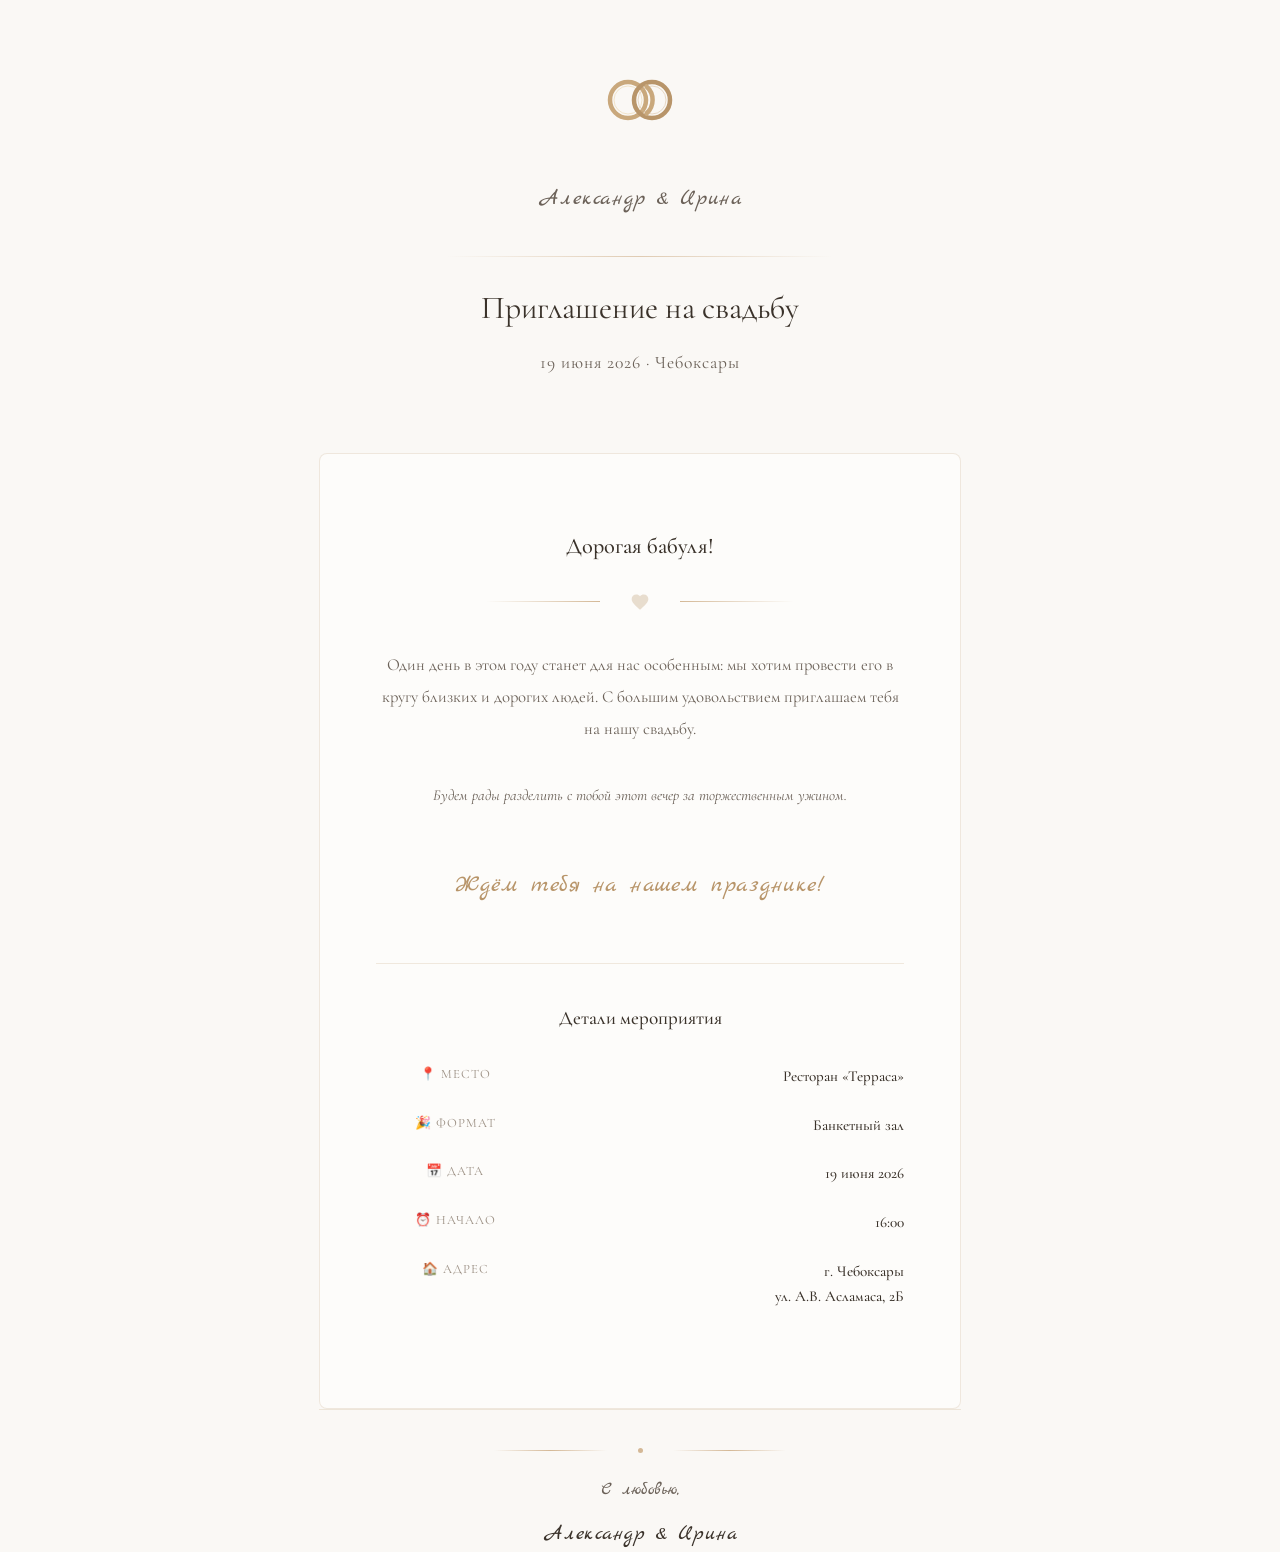
==== invitation-print-babula.html @ d1058eec "Add printable wedding invitations for family" ====
<!DOCTYPE html>
<html lang="ru">
<head>
  <meta charset="UTF-8">
  <meta name="viewport" content="width=device-width, initial-scale=1.0">
  <meta name="description" content="Свадебное приглашение для печати — Александр и Ирина, 19 июня 2026">
  <title>Приглашение на свадьбу — Александр & Ирина</title>
  <link rel="icon" href="data:image/svg+xml,<svg xmlns='http://www.w3.org/2000/svg' viewBox='0 0 100 100'><text y='.9em' font-size='90'>💍</text></svg>">
  <style>
    @import url('https://fonts.googleapis.com/css2?family=Cormorant+Garamond:ital,wght@0,300;0,400;0,500;0,600;0,700;1,300;1,400;1,500&family=Marck+Script&display=swap');

    /* ===== PRINT STYLES ===== */
    * {
      margin: 0;
      padding: 0;
      box-sizing: border-box;
    }

    :root {
      --color-bg: #faf8f5;
      --color-text: #3a322a;
      --color-text-muted: #6b6158;
      --color-text-light: #9a8e82;
      --color-gold: #b8956a;
      --color-gold-light: #d4b896;
      --font-main: 'Cormorant Garamond', 'Georgia', serif;
      --font-script: 'Marck Script', cursive;
    }

    html {
      font-size: 16px;
      -webkit-font-smoothing: antialiased;
      -moz-osx-font-smoothing: grayscale;
    }

    body {
      font-family: var(--font-main);
      background-color: var(--color-bg);
      color: var(--color-text);
      line-height: 1.7;
      padding: 0;
      margin: 0;
    }

    /* ===== A4 PAGE SIZE ===== */
    @page {
      size: A4;
      margin: 0;
      padding: 0;
    }

    .page {
      width: 21cm;
      height: 29.7cm;
      margin: 0 auto;
      padding: 2cm;
      background: var(--color-bg);
      display: flex;
      flex-direction: column;
      justify-content: space-between;
      page-break-after: always;
      box-sizing: border-box;
    }

    .page-header {
      text-align: center;
      margin-bottom: 2cm;
    }

    .rings-svg {
      width: 80px;
      height: 48px;
      margin: 0 auto 1.5cm;
      display: block;
    }

    .page-names {
      font-family: var(--font-script);
      font-size: 1.4rem;
      color: var(--color-text-muted);
      margin-bottom: 1cm;
      letter-spacing: 0.5px;
    }

    .page-line {
      height: 1px;
      background: linear-gradient(to right, transparent, var(--color-gold-light), transparent);
      margin: 0.8cm auto 0.8cm;
      width: 60%;
      opacity: 0.7;
    }

    .page-title {
      font-family: var(--font-main);
      font-size: 2rem;
      font-weight: 400;
      color: var(--color-text);
      margin-bottom: 0.5cm;
      line-height: 1.3;
    }

    .page-subtitle {
      font-family: var(--font-main);
      font-size: 1.1rem;
      color: var(--color-text-muted);
      letter-spacing: 1px;
    }

    .page-content {
      flex: 1;
      display: flex;
      flex-direction: column;
      justify-content: center;
    }

    .invitation-card {
      background: rgba(255, 255, 255, 0.5);
      border: 1px solid rgba(184, 149, 106, 0.2);
      border-radius: 8px;
      padding: 2cm 1.5cm;
      text-align: center;
    }

    .greeting {
      font-family: var(--font-main);
      font-size: 1.4rem;
      font-weight: 500;
      color: var(--color-text);
      margin-bottom: 0.8cm;
      line-height: 1.4;
    }

    .invitation-divider {
      display: flex;
      align-items: center;
      justify-content: center;
      gap: 0.8cm;
      margin-bottom: 1cm;
    }

    .invitation-divider span {
      width: 3cm;
      height: 1px;
      background: linear-gradient(to right, transparent, var(--color-gold-light));
    }

    .invitation-divider span:last-child {
      background: linear-gradient(to left, transparent, var(--color-gold-light));
    }

    .heart-icon {
      width: 1rem;
      height: 1rem;
      opacity: 0.3;
    }

    .invitation-text {
      font-family: var(--font-main);
      font-size: 1.05rem;
      font-weight: 400;
      line-height: 1.9;
      color: var(--color-text-muted);
      margin-bottom: 1cm;
    }

    .invitation-secondary {
      font-family: var(--font-main);
      font-size: 0.95rem;
      color: var(--color-text-muted);
      margin-bottom: 1.5cm;
      font-style: italic;
    }

    .invitation-script {
      font-family: var(--font-script);
      font-size: 1.5rem;
      color: var(--color-gold);
      margin-bottom: 1cm;
      letter-spacing: 0.5px;
    }

    .details-section {
      margin-top: 1.5cm;
      padding-top: 1cm;
      border-top: 1px solid rgba(184, 149, 106, 0.2);
    }

    .details-title {
      font-family: var(--font-main);
      font-size: 1.2rem;
      font-weight: 500;
      color: var(--color-text);
      margin-bottom: 0.8cm;
      text-align: center;
    }

    .detail-row {
      display: flex;
      justify-content: space-between;
      align-items: flex-start;
      margin-bottom: 0.6cm;
      font-size: 0.95rem;
    }

    .detail-label {
      font-family: var(--font-main);
      font-size: 0.8rem;
      letter-spacing: 1px;
      text-transform: uppercase;
      color: var(--color-text-light);
      flex: 0 0 30%;
    }

    .detail-value {
      font-family: var(--font-main);
      font-size: 0.95rem;
      font-weight: 500;
      color: var(--color-text);
      text-align: right;
      flex: 1;
    }

    .page-footer {
      text-align: center;
      padding-top: 1cm;
      border-top: 1px solid rgba(184, 149, 106, 0.2);
    }

    .footer-ornament {
      display: flex;
      align-items: center;
      justify-content: center;
      gap: 0.8cm;
      margin-bottom: 0.6cm;
    }

    .ornament-line {
      width: 3cm;
      height: 1px;
      background: linear-gradient(to right, transparent, var(--color-gold-light), transparent);
    }

    .ornament-dot {
      width: 5px;
      height: 5px;
      border-radius: 50%;
      background: var(--color-gold-light);
    }

    .footer-signature {
      font-family: var(--font-script);
      font-size: 1.1rem;
      color: var(--color-text-muted);
      margin-bottom: 0.3cm;
    }

    .footer-names {
      font-family: var(--font-script);
      font-size: 1.3rem;
      color: var(--color-text);
      letter-spacing: 0.5px;
    }

    /* ===== PRINT-SPECIFIC ===== */
    @media print {
      body {
        margin: 0;
        padding: 0;
      }

      .page {
        page-break-after: always;
        margin: 0;
        box-shadow: none;
      }
    }

    /* ===== RESPONSIVE FOR SCREEN VIEW ===== */
    @media (max-width: 1024px) {
      .page {
        width: 100%;
        max-width: 21cm;
        height: auto;
        margin: 1rem auto;
        padding: 1.5cm;
        box-shadow: 0 2px 8px rgba(0, 0, 0, 0.1);
      }
    }
  </style>
</head>
<body>
  <div class="page">
    <!-- Header with rings and names -->
    <div class="page-header">
      <svg class="rings-svg" viewBox="0 0 80 48" fill="none" xmlns="http://www.w3.org/2000/svg">
        <!-- Left ring -->
        <circle cx="28" cy="24" r="18" stroke="#c9a87c" stroke-width="4.5" fill="none" />
        <circle cx="28" cy="24" r="14" stroke="#e8cfa0" stroke-width="1" fill="none" opacity="0.5" />
        <!-- Right ring (overlaps) -->
        <circle cx="52" cy="24" r="18" stroke="#b8956a" stroke-width="4.5" fill="none" />
        <circle cx="52" cy="24" r="14" stroke="#d4b896" stroke-width="1" fill="none" opacity="0.5" />
        <!-- Overlap mask: redraw left ring arc in front -->
        <path d="M 46.5 10.5 A 18 18 0 0 1 46.5 37.5" stroke="#c9a87c" stroke-width="4.5" fill="none" stroke-linecap="round" />
      </svg>

      <div class="page-names">Александр &amp; Ирина</div>
      <div class="page-line"></div>
      <p class="page-title">Приглашение на свадьбу</p>
      <p class="page-subtitle">19 июня 2026 · Чебоксары</p>
    </div>

    <!-- Main content -->
    <div class="page-content">
      <div class="invitation-card">
        <h2 class="greeting">Дорогая бабуля!</h2>

        <div class="invitation-divider">
          <span></span>
          <svg width="20" height="20" viewBox="0 0 24 24" fill="none">
            <path d="M12 21.35l-1.45-1.32C5.4 15.36 2 12.28 2 8.5 2 5.42 4.42 3 7.5 3c1.74 0 3.41.81 4.5 2.09C13.09 3.81 14.76 3 16.5 3 19.58 3 22 5.42 22 8.5c0 3.78-3.4 6.86-8.55 11.54L12 21.35z" fill="#b8956a" opacity="0.3" />
          </svg>
          <span></span>
        </div>

        <p class="invitation-text">
          Один день в этом году станет для нас особенным: мы хотим провести его в кругу близких и дорогих людей. С большим удовольствием приглашаем тебя на нашу свадьбу.
        </p>

        <p class="invitation-secondary">
          Будем рады разделить с тобой этот вечер за торжественным ужином.
        </p>

        <p class="invitation-script">Ждём тебя на нашем празднике!</p>

        <!-- Event Details -->
        <div class="details-section">
          <h3 class="details-title">Детали мероприятия</h3>

          <div class="detail-row">
            <span class="detail-label">📍 Место</span>
            <span class="detail-value">Ресторан «Терраса»</span>
          </div>

          <div class="detail-row">
            <span class="detail-label">🎉 Формат</span>
            <span class="detail-value">Банкетный зал</span>
          </div>

          <div class="detail-row">
            <span class="detail-label">📅 Дата</span>
            <span class="detail-value">19 июня 2026</span>
          </div>

          <div class="detail-row">
            <span class="detail-label">⏰ Начало</span>
            <span class="detail-value">16:00</span>
          </div>

          <div class="detail-row">
            <span class="detail-label">🏠 Адрес</span>
            <span class="detail-value">г. Чебоксары<br>ул. А.В. Асламаса, 2Б</span>
          </div>
        </div>
      </div>
    </div>

    <!-- Footer -->
    <div class="page-footer">
      <div class="footer-ornament">
        <div class="ornament-line"></div>
        <div class="ornament-dot"></div>
        <div class="ornament-line"></div>
      </div>
      <p class="footer-signature">С любовью,</p>
      <p class="footer-names">Александр & Ирина</p>
    </div>
  </div>
</body>
</html>
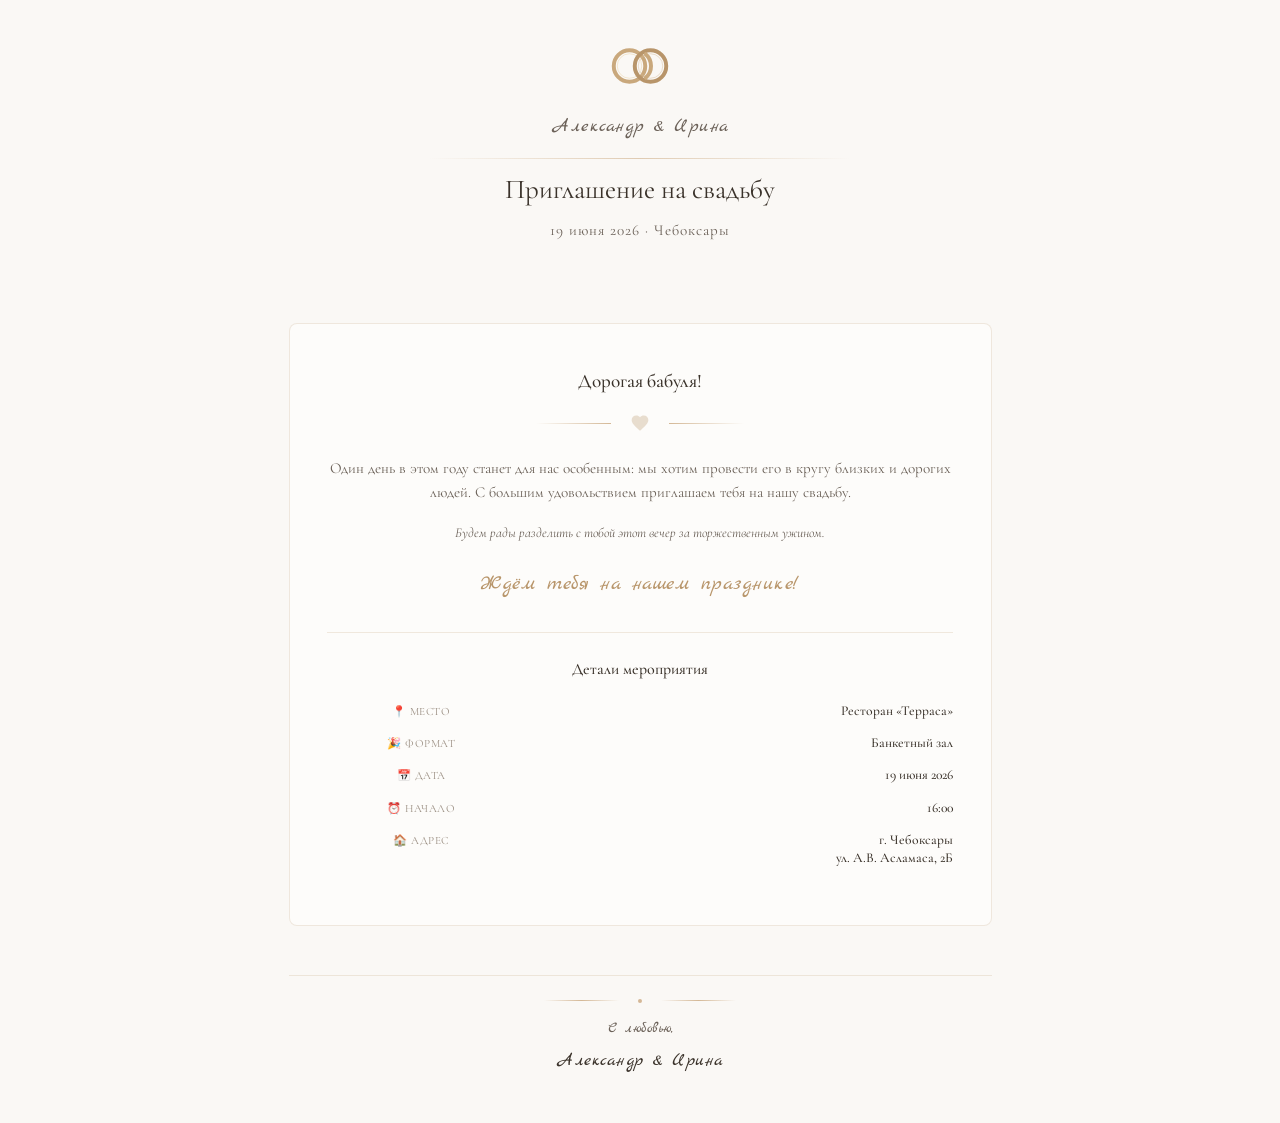
==== commit 072c58d3: "Optimize print invitations for single-page A4 format Reduced paddings, margins, and font sizes acros" ====
--- a/invitation-print-babula.html
+++ b/invitation-print-babula.html
@@ -53,7 +53,7 @@
       width: 21cm;
       height: 29.7cm;
       margin: 0 auto;
-      padding: 2cm;
+      padding: 1.2cm;
       background: var(--color-bg);
       display: flex;
       flex-direction: column;
@@ -64,44 +64,44 @@
 
     .page-header {
       text-align: center;
-      margin-bottom: 2cm;
+      margin-bottom: 0.8cm;
     }
 
     .rings-svg {
-      width: 80px;
-      height: 48px;
-      margin: 0 auto 1.5cm;
+      width: 70px;
+      height: 42px;
+      margin: 0 auto 0.6cm;
       display: block;
     }
 
     .page-names {
       font-family: var(--font-script);
-      font-size: 1.4rem;
-      color: var(--color-text-muted);
-      margin-bottom: 1cm;
+      font-size: 1.2rem;
+      color: var(--color-text-muted);
+      margin-bottom: 0.4cm;
       letter-spacing: 0.5px;
     }
 
     .page-line {
       height: 1px;
       background: linear-gradient(to right, transparent, var(--color-gold-light), transparent);
-      margin: 0.8cm auto 0.8cm;
+      margin: 0.4cm auto 0.4cm;
       width: 60%;
       opacity: 0.7;
     }
 
     .page-title {
       font-family: var(--font-main);
-      font-size: 2rem;
+      font-size: 1.7rem;
       font-weight: 400;
       color: var(--color-text);
-      margin-bottom: 0.5cm;
-      line-height: 1.3;
+      margin-bottom: 0.3cm;
+      line-height: 1.2;
     }
 
     .page-subtitle {
       font-family: var(--font-main);
-      font-size: 1.1rem;
+      font-size: 0.95rem;
       color: var(--color-text-muted);
       letter-spacing: 1px;
     }
@@ -117,29 +117,29 @@
       background: rgba(255, 255, 255, 0.5);
       border: 1px solid rgba(184, 149, 106, 0.2);
       border-radius: 8px;
-      padding: 2cm 1.5cm;
+      padding: 1.2cm 1cm;
       text-align: center;
     }
 
     .greeting {
       font-family: var(--font-main);
-      font-size: 1.4rem;
+      font-size: 1.2rem;
       font-weight: 500;
       color: var(--color-text);
-      margin-bottom: 0.8cm;
-      line-height: 1.4;
+      margin-bottom: 0.5cm;
+      line-height: 1.3;
     }
 
     .invitation-divider {
       display: flex;
       align-items: center;
       justify-content: center;
-      gap: 0.8cm;
-      margin-bottom: 1cm;
+      gap: 0.5cm;
+      margin-bottom: 0.6cm;
     }
 
     .invitation-divider span {
-      width: 3cm;
+      width: 2cm;
       height: 1px;
       background: linear-gradient(to right, transparent, var(--color-gold-light));
     }
@@ -156,41 +156,42 @@
 
     .invitation-text {
       font-family: var(--font-main);
-      font-size: 1.05rem;
+      font-size: 0.95rem;
       font-weight: 400;
-      line-height: 1.9;
-      color: var(--color-text-muted);
-      margin-bottom: 1cm;
+      line-height: 1.6;
+      color: var(--color-text-muted);
+      margin-bottom: 0.5cm;
     }
 
     .invitation-secondary {
       font-family: var(--font-main);
-      font-size: 0.95rem;
-      color: var(--color-text-muted);
-      margin-bottom: 1.5cm;
+      font-size: 0.85rem;
+      color: var(--color-text-muted);
+      margin-bottom: 0.6cm;
       font-style: italic;
+      line-height: 1.5;
     }
 
     .invitation-script {
       font-family: var(--font-script);
-      font-size: 1.5rem;
+      font-size: 1.3rem;
       color: var(--color-gold);
-      margin-bottom: 1cm;
+      margin-bottom: 0.6cm;
       letter-spacing: 0.5px;
     }
 
     .details-section {
-      margin-top: 1.5cm;
-      padding-top: 1cm;
+      margin-top: 0.8cm;
+      padding-top: 0.6cm;
       border-top: 1px solid rgba(184, 149, 106, 0.2);
     }
 
     .details-title {
       font-family: var(--font-main);
-      font-size: 1.2rem;
+      font-size: 1rem;
       font-weight: 500;
       color: var(--color-text);
-      margin-bottom: 0.8cm;
+      margin-bottom: 0.5cm;
       text-align: center;
     }
 
@@ -198,14 +199,14 @@
       display: flex;
       justify-content: space-between;
       align-items: flex-start;
-      margin-bottom: 0.6cm;
-      font-size: 0.95rem;
+      margin-bottom: 0.35cm;
+      font-size: 0.85rem;
     }
 
     .detail-label {
       font-family: var(--font-main);
-      font-size: 0.8rem;
-      letter-spacing: 1px;
+      font-size: 0.7rem;
+      letter-spacing: 0.5px;
       text-transform: uppercase;
       color: var(--color-text-light);
       flex: 0 0 30%;
@@ -213,16 +214,17 @@
 
     .detail-value {
       font-family: var(--font-main);
-      font-size: 0.95rem;
+      font-size: 0.85rem;
       font-weight: 500;
       color: var(--color-text);
       text-align: right;
       flex: 1;
+      line-height: 1.3;
     }
 
     .page-footer {
       text-align: center;
-      padding-top: 1cm;
+      padding-top: 0.6cm;
       border-top: 1px solid rgba(184, 149, 106, 0.2);
     }
 
@@ -230,33 +232,33 @@
       display: flex;
       align-items: center;
       justify-content: center;
-      gap: 0.8cm;
-      margin-bottom: 0.6cm;
+      gap: 0.5cm;
+      margin-bottom: 0.35cm;
     }
 
     .ornament-line {
-      width: 3cm;
+      width: 2cm;
       height: 1px;
       background: linear-gradient(to right, transparent, var(--color-gold-light), transparent);
     }
 
     .ornament-dot {
-      width: 5px;
-      height: 5px;
+      width: 4px;
+      height: 4px;
       border-radius: 50%;
       background: var(--color-gold-light);
     }
 
     .footer-signature {
       font-family: var(--font-script);
-      font-size: 1.1rem;
-      color: var(--color-text-muted);
-      margin-bottom: 0.3cm;
+      font-size: 0.95rem;
+      color: var(--color-text-muted);
+      margin-bottom: 0.15cm;
     }
 
     .footer-names {
       font-family: var(--font-script);
-      font-size: 1.3rem;
+      font-size: 1.1rem;
       color: var(--color-text);
       letter-spacing: 0.5px;
     }
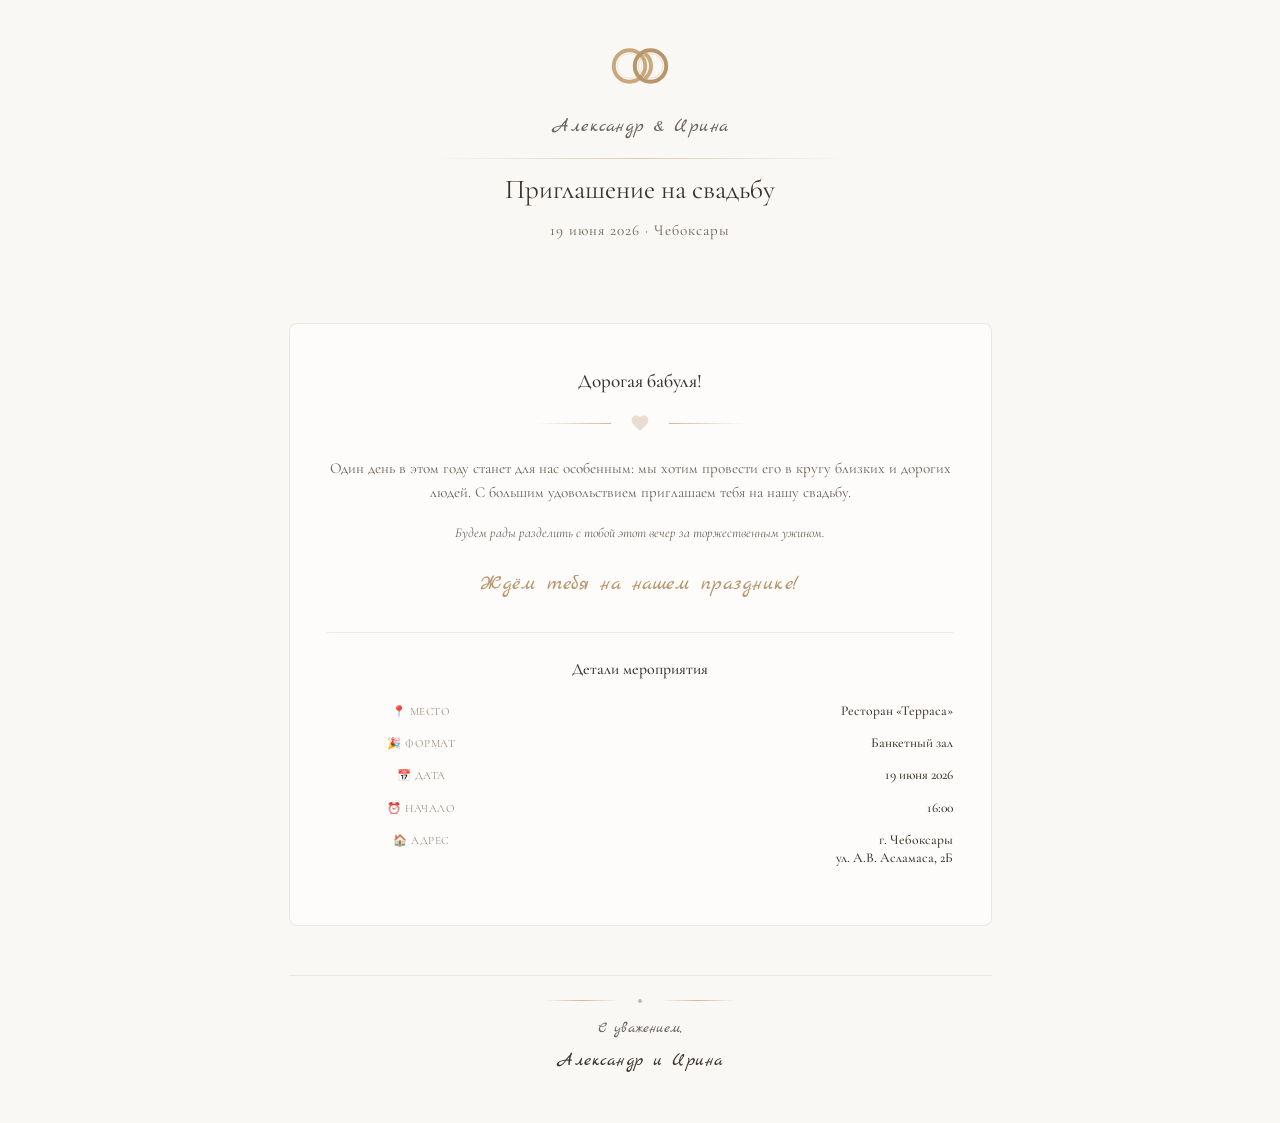
==== commit 8ac7475c: "Поменяли текст в конце сайта" ====
--- a/invitation-print-babula.html
+++ b/invitation-print-babula.html
@@ -373,8 +373,8 @@
         <div class="ornament-dot"></div>
         <div class="ornament-line"></div>
       </div>
-      <p class="footer-signature">С любовью,</p>
-      <p class="footer-names">Александр & Ирина</p>
+      <p class="footer-signature">С уважением,</p>
+      <p class="footer-names">Александр и Ирина</p>
     </div>
   </div>
 </body>
